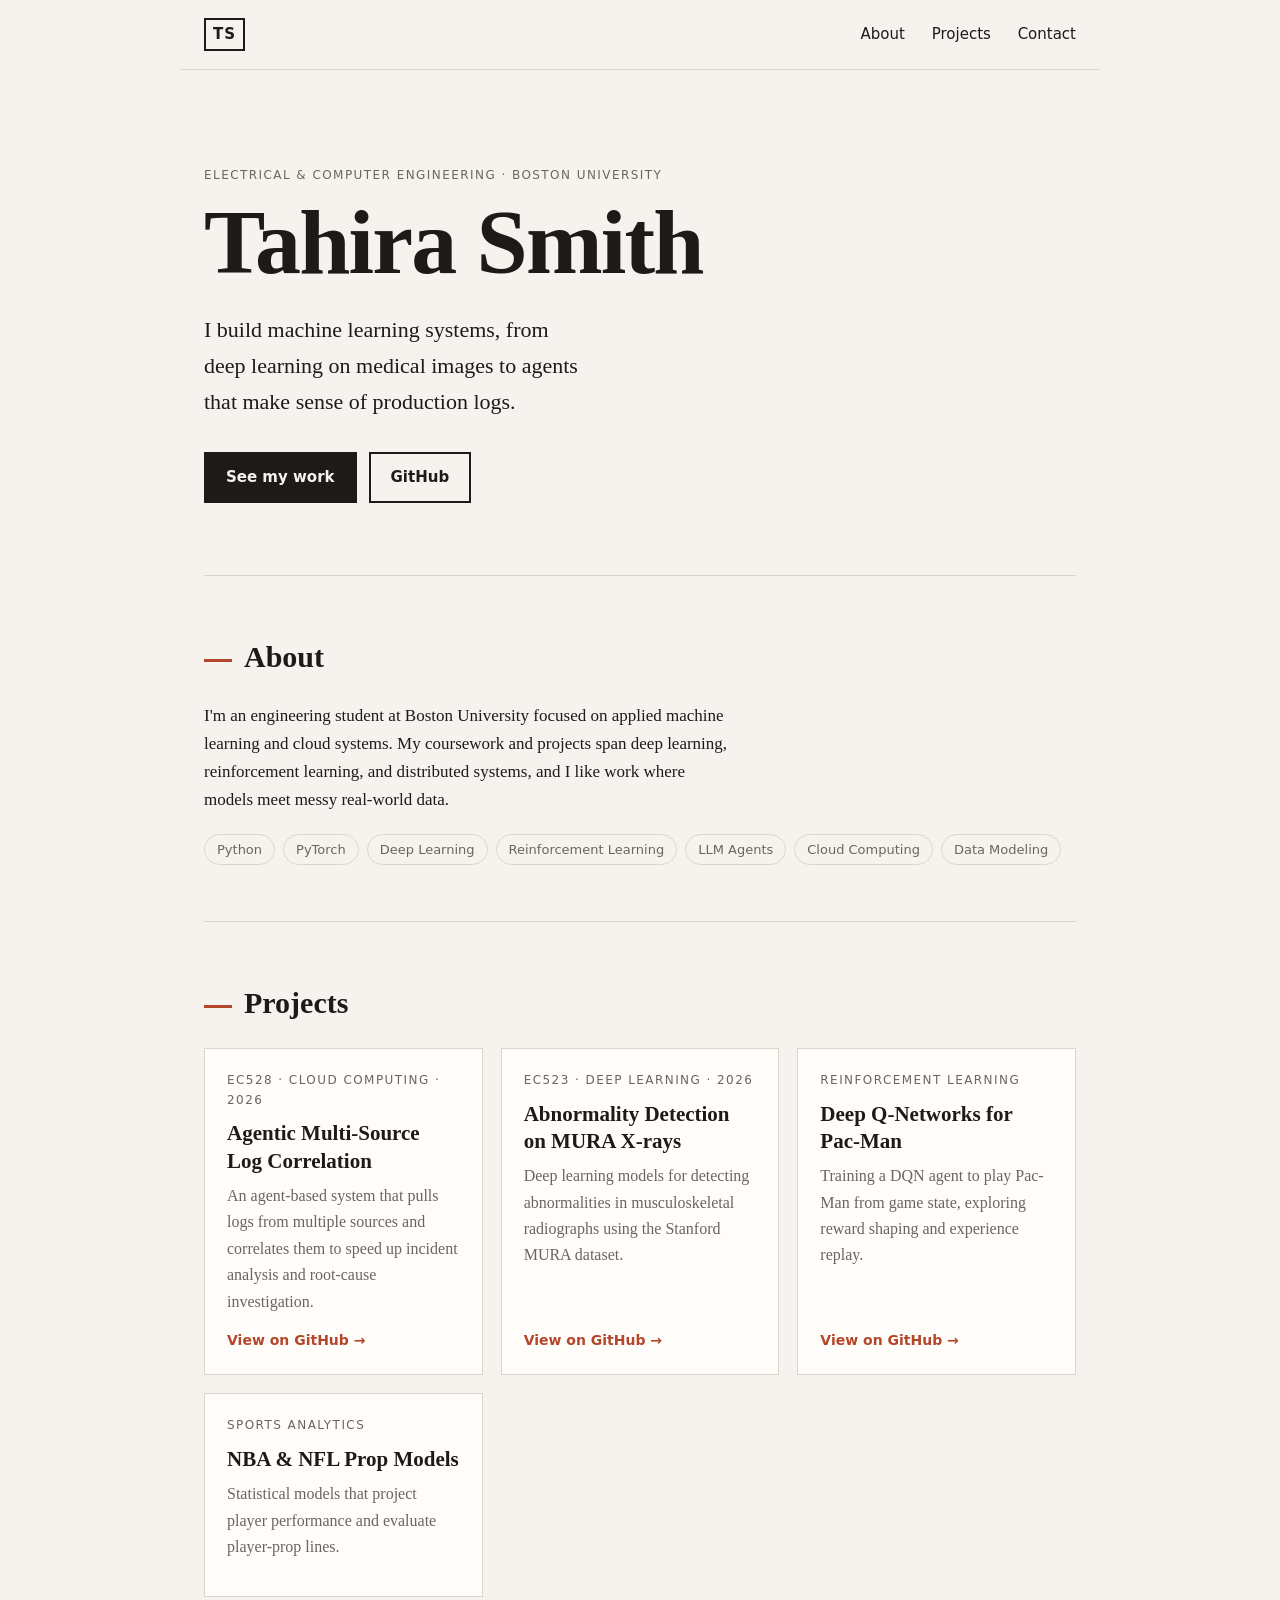
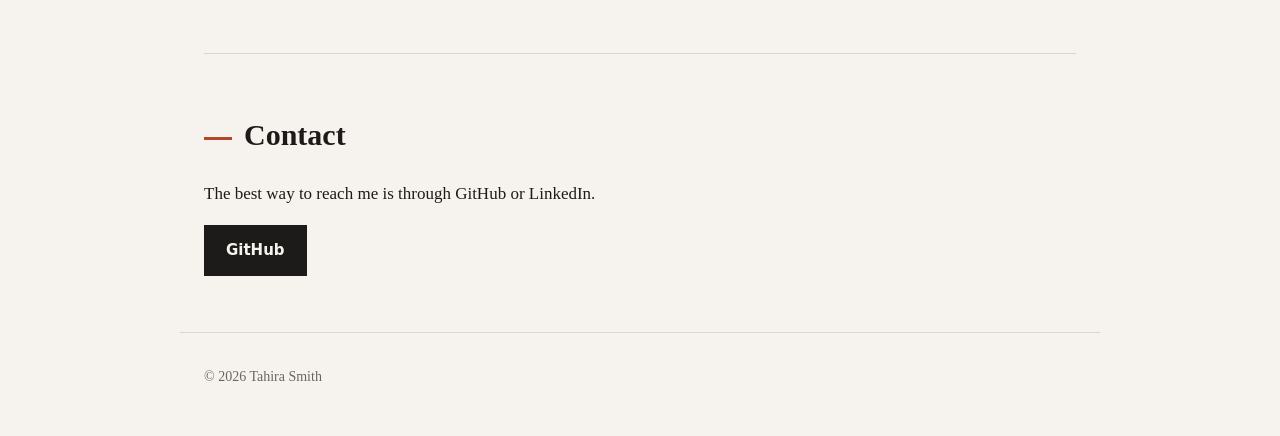
==== index.html @ d81d7136 "Build personal website with SEO setup Co-Authored-By: Claude Opus 5.5 <noreply@anthropic.com> Claude" ====
<!DOCTYPE html>
<html lang="en">
<head>
  <meta charset="utf-8">
  <meta name="viewport" content="width=device-width, initial-scale=1">

  <!-- SEO: what Google shows in search results -->
  <title>Tahira Smith | Electrical &amp; Computer Engineering, Boston University</title>
  <meta name="description" content="Tahira Smith is an Electrical and Computer Engineering student at Boston University working on machine learning, deep learning and cloud systems. Projects, experience and contact.">
  <meta name="author" content="Tahira Smith">
  <link rel="canonical" href="https://tahirasmith.github.io/">
  <meta name="robots" content="index, follow">

  <!-- Google Search Console: paste your verification tag here (see README) -->
  <!-- <meta name="google-site-verification" content="PASTE_CODE_HERE"> -->

  <!-- Link previews (iMessage, LinkedIn, Slack, etc.) -->
  <meta property="og:type" content="profile">
  <meta property="og:title" content="Tahira Smith">
  <meta property="og:description" content="Electrical & Computer Engineering at Boston University. Machine learning, deep learning and cloud systems.">
  <meta property="og:url" content="https://tahirasmith.github.io/">
  <meta name="twitter:card" content="summary">

  <link rel="icon" href="favicon.svg" type="image/svg+xml">
  <link rel="stylesheet" href="style.css">

  <!-- Structured data: helps Google connect this site to your name -->
  <script type="application/ld+json">
  {
    "@context": "https://schema.org",
    "@type": "Person",
    "name": "Tahira Smith",
    "url": "https://tahirasmith.github.io/",
    "jobTitle": "Electrical and Computer Engineering Student",
    "alumniOf": { "@type": "CollegeOrUniversity", "name": "Boston University" },
    "knowsAbout": ["Machine Learning", "Deep Learning", "Reinforcement Learning", "Cloud Computing", "LLM Agents"],
    "sameAs": ["https://github.com/tahirasmith"]
  }
  </script>
</head>
<body>
  <header class="nav">
    <a class="mark" href="#top">TS</a>
    <nav>
      <a href="#about">About</a>
      <a href="#projects">Projects</a>
      <a href="#contact">Contact</a>
    </nav>
  </header>

  <main id="top">
    <section class="hero">
      <p class="eyebrow">Electrical &amp; Computer Engineering · Boston University</p>
      <h1>Tahira Smith</h1>
      <p class="lede">I build machine learning systems, from deep learning on medical images to agents that make sense of production logs.</p>
      <div class="cta">
        <a class="btn" href="#projects">See my work</a>
        <a class="btn ghost" href="https://github.com/tahirasmith" rel="me">GitHub</a>
      </div>
    </section>

    <section id="about" class="block">
      <h2>About</h2>
      <!-- EDIT ME: replace with a few sentences in your own voice -->
      <p>I'm an engineering student at Boston University focused on applied machine learning and cloud systems. My coursework and projects span deep learning, reinforcement learning, and distributed systems, and I like work where models meet messy real-world data.</p>
      <ul class="tags">
        <li>Python</li><li>PyTorch</li><li>Deep Learning</li><li>Reinforcement Learning</li><li>LLM Agents</li><li>Cloud Computing</li><li>Data Modeling</li>
      </ul>
    </section>

    <section id="projects" class="block">
      <h2>Projects</h2>
      <div class="grid">
        <article class="card">
          <p class="meta">EC528 · Cloud Computing · 2026</p>
          <h3>Agentic Multi-Source Log Correlation</h3>
          <p>An agent-based system that pulls logs from multiple sources and correlates them to speed up incident analysis and root-cause investigation.</p>
          <a href="https://github.com/BU-EC528-Spring-2026/Agentic-Multi-Source-Log-Correlation-for-Incident-Analysis">View on GitHub →</a>
        </article>
        <article class="card">
          <p class="meta">EC523 · Deep Learning · 2026</p>
          <h3>Abnormality Detection on MURA X-rays</h3>
          <p>Deep learning models for detecting abnormalities in musculoskeletal radiographs using the Stanford MURA dataset.</p>
          <a href="https://github.com/tahirasmith/EC523-Deep-Learning-MURA">View on GitHub →</a>
        </article>
        <article class="card">
          <p class="meta">Reinforcement Learning</p>
          <h3>Deep Q-Networks for Pac-Man</h3>
          <p>Training a DQN agent to play Pac-Man from game state, exploring reward shaping and experience replay.</p>
          <a href="https://github.com/k-abai/Deep-Q-Networks-for-Pac-Man">View on GitHub →</a>
        </article>
        <article class="card">
          <p class="meta">Sports Analytics</p>
          <h3>NBA &amp; NFL Prop Models</h3>
          <p>Statistical models that project player performance and evaluate player-prop lines.</p>
        </article>
      </div>
    </section>

    <section id="contact" class="block">
      <h2>Contact</h2>
      <p>The best way to reach me is through GitHub or LinkedIn.</p>
      <div class="cta">
        <a class="btn" href="https://github.com/tahirasmith" rel="me">GitHub</a>
        <!-- EDIT ME: uncomment and add your links -->
        <!-- <a class="btn ghost" href="https://www.linkedin.com/in/YOUR-HANDLE" rel="me">LinkedIn</a> -->
        <!-- <a class="btn ghost" href="mailto:you@example.com">Email</a> -->
        <!-- <a class="btn ghost" href="resume.pdf">Résumé</a> -->
      </div>
    </section>
  </main>

  <footer>© 2026 Tahira Smith</footer>
</body>
</html>
---- style.css ----
:root {
  --bg: #f6f3ee;
  --ink: #1d1b19;
  --muted: #6b6560;
  --line: #ddd6cc;
  --accent: #b4462b;
  --card: #fffdf9;
  --max: 920px;
}
@media (prefers-color-scheme: dark) {
  :root { --bg: #151413; --ink: #f1ece4; --muted: #a39b91; --line: #2f2c29; --accent: #e3795c; --card: #1d1b19; }
}
* { box-sizing: border-box; }
html { scroll-behavior: smooth; }
body {
  margin: 0; background: var(--bg); color: var(--ink);
  font: 17px/1.65 "Iowan Old Style", "Palatino Linotype", Palatino, Georgia, serif;
}
a { color: var(--accent); text-decoration: none; }
a:hover { text-decoration: underline; }

.nav {
  position: sticky; top: 0; z-index: 2;
  display: flex; justify-content: space-between; align-items: center;
  max-width: var(--max); margin: 0 auto; padding: 18px 24px;
  background: var(--bg); border-bottom: 1px solid var(--line);
  font-family: ui-sans-serif, system-ui, -apple-system, "Segoe UI", sans-serif; font-size: 15px;
}
.nav nav a { color: var(--ink); margin-left: 22px; }
.mark { font-weight: 700; letter-spacing: .06em; color: var(--ink); border: 2px solid var(--ink); padding: 2px 7px; }

main { max-width: var(--max); margin: 0 auto; padding: 0 24px; }
.hero { padding: 96px 0 72px; }
.eyebrow, .meta {
  font-family: ui-sans-serif, system-ui, sans-serif; text-transform: uppercase;
  letter-spacing: .12em; font-size: 12px; color: var(--muted); margin: 0 0 10px;
}
h1 { font-size: clamp(48px, 9vw, 92px); line-height: 1; margin: 0 0 24px; font-weight: 600; letter-spacing: -.02em; }
.lede { font-size: 22px; max-width: 34ch; color: var(--ink); margin: 0 0 32px; }
h2 { font-size: 30px; margin: 0 0 20px; font-weight: 600; }
h2::before { content: ""; display: inline-block; width: 28px; height: 3px; background: var(--accent); vertical-align: middle; margin-right: 12px; }
h3 { font-size: 21px; margin: 0 0 8px; line-height: 1.3; }

.block { padding: 56px 0; border-top: 1px solid var(--line); }
.block p { max-width: 62ch; }

.cta { display: flex; flex-wrap: wrap; gap: 12px; }
.btn {
  font-family: ui-sans-serif, system-ui, sans-serif; font-size: 15px; font-weight: 600;
  padding: 11px 20px; background: var(--ink); color: var(--bg); border: 2px solid var(--ink);
}
.btn:hover { text-decoration: none; background: var(--accent); border-color: var(--accent); color: #fff; }
.btn.ghost { background: transparent; color: var(--ink); }

.tags { list-style: none; padding: 0; margin: 20px 0 0; display: flex; flex-wrap: wrap; gap: 8px; }
.tags li {
  font-family: ui-sans-serif, system-ui, sans-serif; font-size: 13px;
  border: 1px solid var(--line); padding: 4px 12px; border-radius: 999px; color: var(--muted);
}

.grid { display: grid; grid-template-columns: repeat(auto-fit, minmax(260px, 1fr)); gap: 18px; }
.card { background: var(--card); border: 1px solid var(--line); padding: 22px; display: flex; flex-direction: column; }
.card p:not(.meta) { color: var(--muted); font-size: 16px; flex: 1; margin: 0 0 14px; }
.card a { font-family: ui-sans-serif, system-ui, sans-serif; font-size: 14px; font-weight: 600; }

footer { max-width: var(--max); margin: 0 auto; padding: 32px 24px 48px; color: var(--muted); font-size: 14px; border-top: 1px solid var(--line); }

@media (max-width: 560px) {
  .nav nav a { margin-left: 14px; }
  .hero { padding: 64px 0 48px; }
  .lede { font-size: 19px; }
}
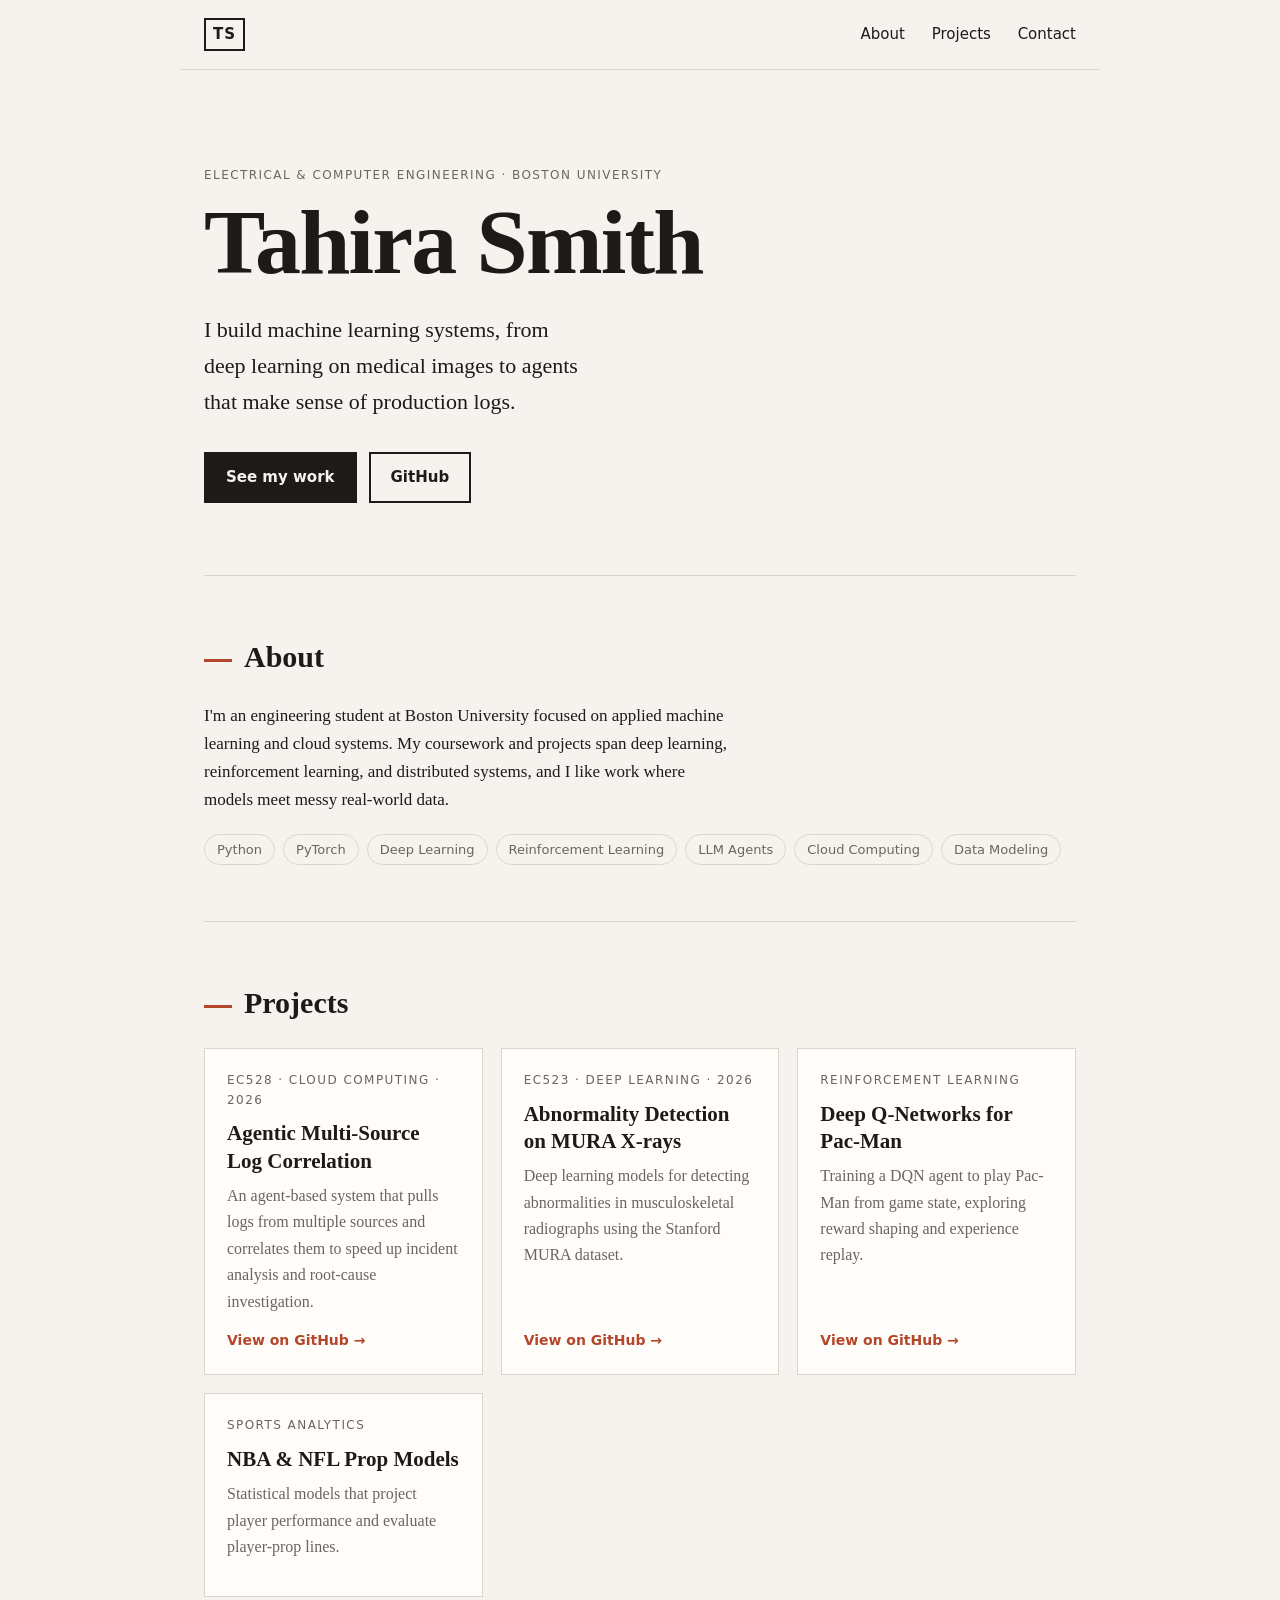
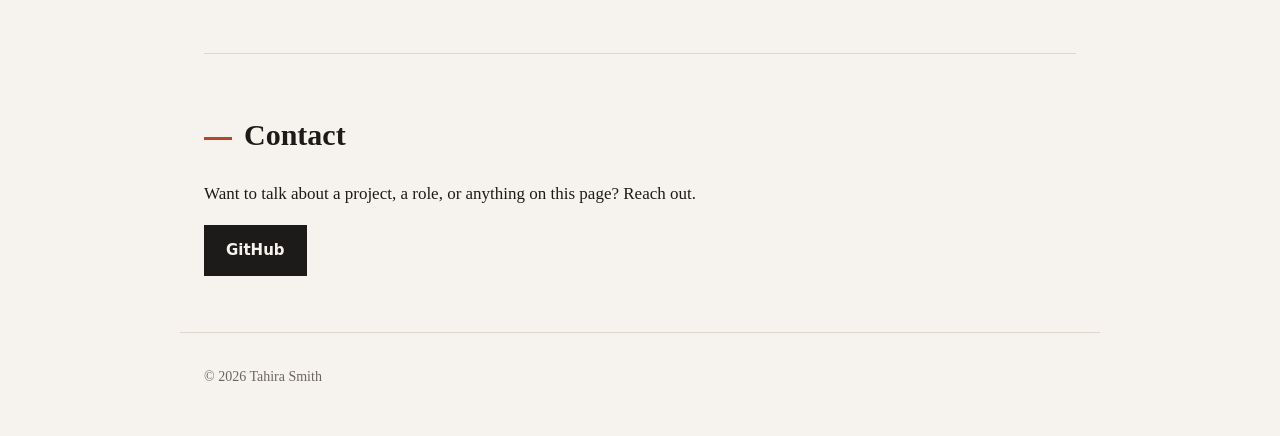
==== commit 9ef20d2f: "Tweak contact copy Co-Authored-By: Claude Opus 5.5 <noreply@anthropic.com> Claude-Session: https://c" ====
--- a/index.html
+++ b/index.html
@@ -99,7 +99,7 @@
 
     <section id="contact" class="block">
       <h2>Contact</h2>
-      <p>The best way to reach me is through GitHub or LinkedIn.</p>
+      <p>Want to talk about a project, a role, or anything on this page? Reach out.</p>
       <div class="cta">
         <a class="btn" href="https://github.com/tahirasmith" rel="me">GitHub</a>
         <!-- EDIT ME: uncomment and add your links -->
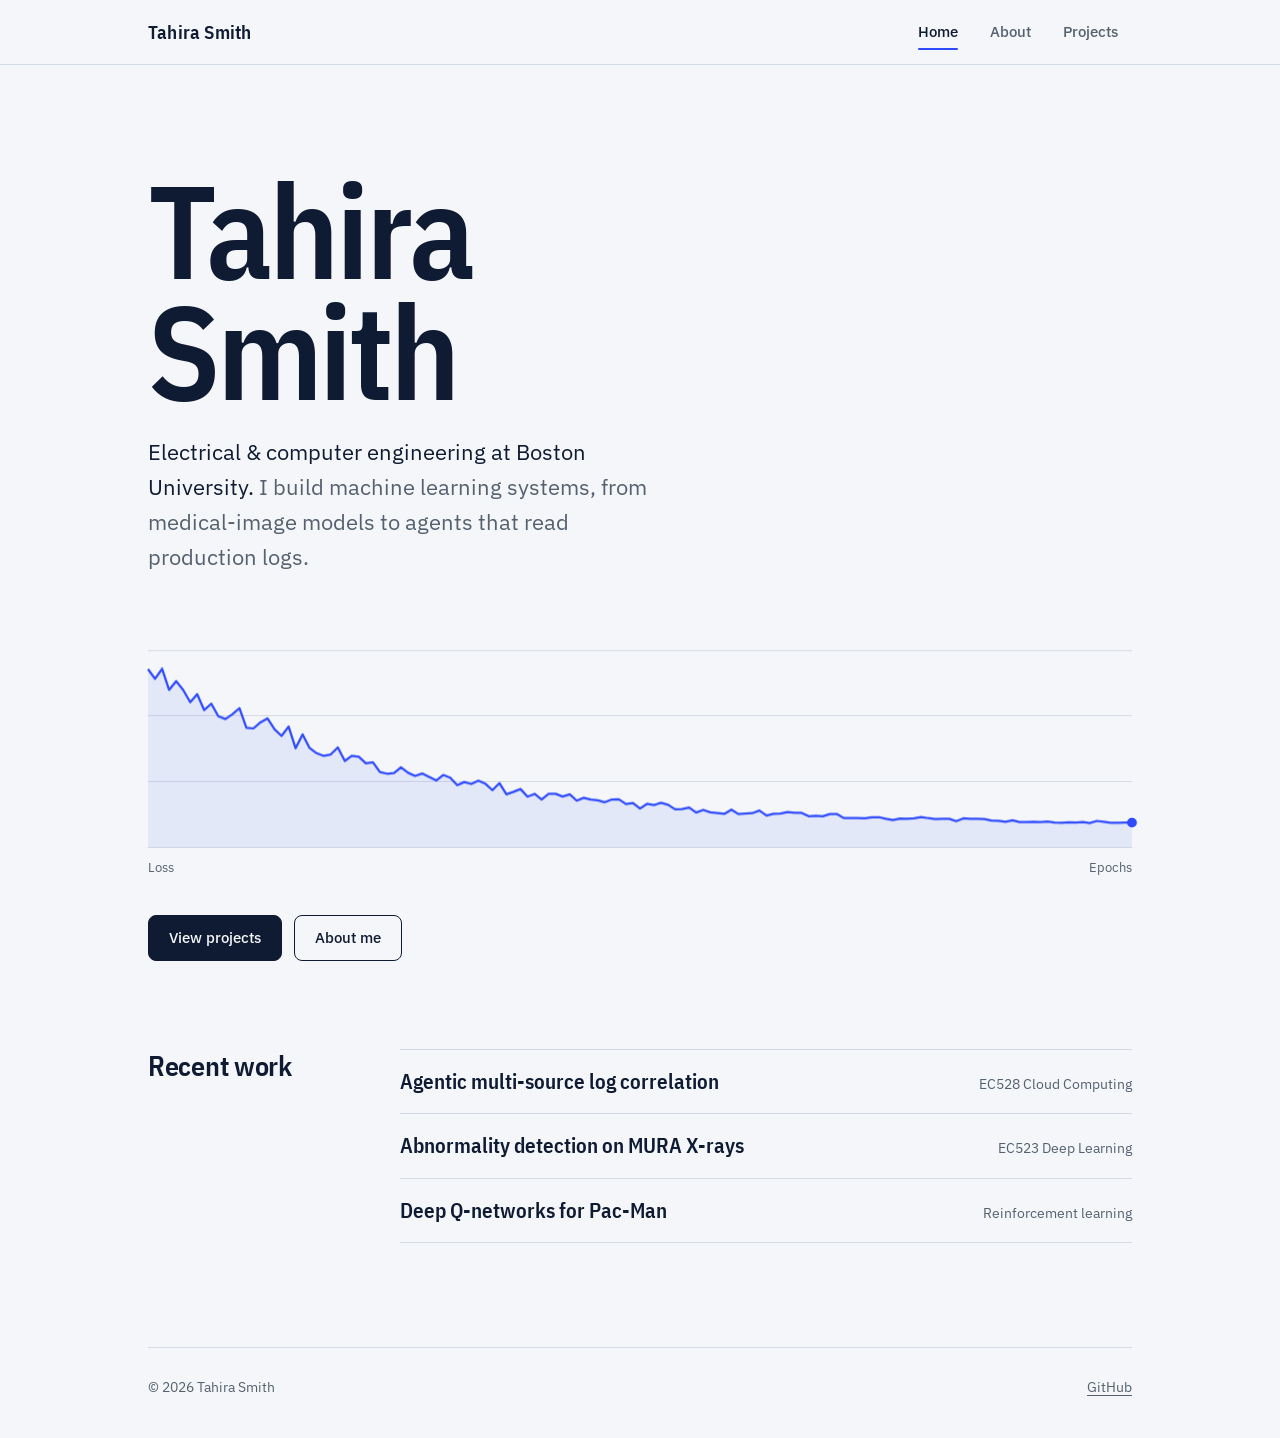
==== commit e7640c97: "Redesign: separate Home, About and Projects tabs with subtle motion Co-Authored-By: Claude Opus 5.5 " ====
--- a/index.html
+++ b/index.html
@@ -3,28 +3,26 @@
 <head>
   <meta charset="utf-8">
   <meta name="viewport" content="width=device-width, initial-scale=1">
-
-  <!-- SEO: what Google shows in search results -->
-  <title>Tahira Smith | Electrical &amp; Computer Engineering, Boston University</title>
-  <meta name="description" content="Tahira Smith is an Electrical and Computer Engineering student at Boston University working on machine learning, deep learning and cloud systems. Projects, experience and contact.">
+  <title>Tahira Smith | Electrical & Computer Engineering, Boston University</title>
+  <meta name="description" content="Tahira Smith is an Electrical and Computer Engineering student at Boston University building machine learning systems: deep learning, reinforcement learning and LLM agents.">
   <meta name="author" content="Tahira Smith">
   <link rel="canonical" href="https://tahirasmith.github.io/">
   <meta name="robots" content="index, follow">
-
   <!-- Google Search Console: paste your verification tag here (see README) -->
   <!-- <meta name="google-site-verification" content="PASTE_CODE_HERE"> -->
-
-  <!-- Link previews (iMessage, LinkedIn, Slack, etc.) -->
-  <meta property="og:type" content="profile">
-  <meta property="og:title" content="Tahira Smith">
-  <meta property="og:description" content="Electrical & Computer Engineering at Boston University. Machine learning, deep learning and cloud systems.">
+  <meta property="og:type" content="website">
+  <meta property="og:site_name" content="Tahira Smith">
+  <meta property="og:title" content="Tahira Smith | Electrical & Computer Engineering, Boston University">
+  <meta property="og:description" content="Tahira Smith is an Electrical and Computer Engineering student at Boston University building machine learning systems: deep learning, reinforcement learning and LLM agents.">
   <meta property="og:url" content="https://tahirasmith.github.io/">
   <meta name="twitter:card" content="summary">
-
-  <link rel="icon" href="favicon.svg" type="image/svg+xml">
-  <link rel="stylesheet" href="style.css">
-
-  <!-- Structured data: helps Google connect this site to your name -->
+  <meta name="theme-color" content="#f4f6f9" media="(prefers-color-scheme: light)">
+  <meta name="theme-color" content="#0b1222" media="(prefers-color-scheme: dark)">
+  <link rel="icon" href="/favicon.svg" type="image/svg+xml">
+  <link rel="preconnect" href="https://fonts.googleapis.com">
+  <link rel="preconnect" href="https://fonts.gstatic.com" crossorigin>
+  <link rel="stylesheet" href="https://fonts.googleapis.com/css2?family=IBM+Plex+Sans+Condensed:wght@500;600&family=IBM+Plex+Sans:wght@400;500;600&display=swap">
+  <link rel="stylesheet" href="/site.css">
   <script type="application/ld+json">
   {
     "@context": "https://schema.org",
@@ -39,77 +37,49 @@
   </script>
 </head>
 <body>
-  <header class="nav">
-    <a class="mark" href="#top">TS</a>
-    <nav>
-      <a href="#about">About</a>
-      <a href="#projects">Projects</a>
-      <a href="#contact">Contact</a>
-    </nav>
+  <a class="skip" href="#content">Skip to content</a>
+  <header class="bar">
+    <div class="bar-inner">
+      <a class="wordmark" href="/">Tahira Smith</a>
+      <nav class="tabs" aria-label="Main">
+        <a href="/" aria-current="page">Home<span class="tab-indicator" aria-hidden="true"></span></a>
+        <a href="/about.html">About</a>
+        <a href="/projects.html">Projects</a>
+      </nav>
+    </div>
   </header>
-
-  <main id="top">
+  <main id="content">
     <section class="hero">
-      <p class="eyebrow">Electrical &amp; Computer Engineering · Boston University</p>
-      <h1>Tahira Smith</h1>
-      <p class="lede">I build machine learning systems, from deep learning on medical images to agents that make sense of production logs.</p>
-      <div class="cta">
-        <a class="btn" href="#projects">See my work</a>
-        <a class="btn ghost" href="https://github.com/tahirasmith" rel="me">GitHub</a>
+      <h1>Tahira<br>Smith</h1>
+      <p class="role">Electrical &amp; computer engineering at Boston University. <span>I build machine learning systems, from medical-image models to agents that read production logs.</span></p>
+      <figure class="curve" aria-hidden="true">
+        <svg viewBox="0 0 1000 220" role="presentation">
+          <g class="grid"><line x1="0" y1="20" x2="1000" y2="20"/><line x1="0" y1="86" x2="1000" y2="86"/><line x1="0" y1="153" x2="1000" y2="153"/></g>
+          <path class="area" d="M0.0 38.8 L7.1 48.6 L14.3 38.5 L21.4 59.8 L28.6 50.9 L35.7 59.9 L42.9 72.3 L50.0 64.2 L57.1 80.4 L64.3 73.8 L71.4 86.6 L78.6 89.5 L85.7 84.6 L92.9 78.4 L100.0 98.3 L107.1 99.0 L114.3 92.8 L121.4 88.8 L128.6 99.9 L135.7 106.6 L142.9 97.1 L150.0 119.1 L157.1 105.1 L164.3 119.0 L171.4 124.2 L178.6 126.9 L185.7 125.5 L192.9 118.3 L200.0 132.0 L207.1 126.9 L214.3 127.9 L221.4 134.5 L228.6 133.4 L235.7 143.3 L242.9 145.0 L250.0 144.3 L257.1 138.5 L264.3 144.1 L271.4 147.3 L278.6 144.8 L285.7 148.3 L292.9 151.9 L300.0 146.3 L307.1 149.1 L314.3 156.6 L321.4 153.5 L328.6 155.4 L335.7 152.1 L342.9 155.2 L350.0 161.8 L357.1 154.6 L364.3 165.9 L371.4 163.4 L378.6 160.6 L385.7 168.3 L392.9 165.5 L400.0 171.3 L407.1 165.5 L414.3 165.4 L421.4 168.2 L428.6 166.0 L435.7 172.4 L442.9 169.5 L450.0 171.2 L457.1 172.1 L464.3 174.0 L471.4 171.2 L478.6 171.0 L485.7 175.8 L492.9 174.8 L500.0 180.4 L507.1 175.7 L514.3 176.8 L521.4 174.6 L528.6 176.6 L535.7 181.2 L542.9 180.9 L550.0 179.4 L557.1 184.5 L564.3 181.8 L571.4 184.3 L578.6 185.0 L585.7 185.8 L592.9 181.5 L600.0 186.0 L607.1 185.6 L614.3 185.1 L621.4 182.5 L628.6 187.6 L635.7 185.8 L642.9 185.5 L650.0 184.0 L657.1 184.7 L664.3 184.8 L671.4 188.2 L678.6 187.8 L685.7 188.3 L692.9 186.0 L700.0 185.9 L707.1 190.1 L714.3 190.2 L721.4 190.2 L728.6 190.4 L735.7 189.4 L742.9 189.2 L750.0 190.8 L757.1 192.1 L764.3 190.5 L771.4 190.9 L778.6 190.3 L785.7 189.0 L792.9 190.2 L800.0 191.1 L807.1 190.9 L814.3 190.8 L821.4 193.2 L828.6 190.4 L835.7 190.9 L842.9 190.8 L850.0 191.2 L857.1 192.7 L864.3 192.8 L871.4 193.8 L878.6 192.3 L885.7 194.2 L892.9 194.2 L900.0 193.9 L907.1 194.2 L914.3 193.7 L921.4 194.6 L928.6 194.9 L935.7 194.5 L942.9 194.7 L950.0 194.1 L957.1 195.1 L964.3 193.0 L971.4 193.8 L978.6 195.0 L985.7 194.8 L992.9 194.6 L1000.0 194.7 L1000.0 220 L0 220 Z"/>
+          <path class="trace" pathLength="1" d="M0.0 38.8 L7.1 48.6 L14.3 38.5 L21.4 59.8 L28.6 50.9 L35.7 59.9 L42.9 72.3 L50.0 64.2 L57.1 80.4 L64.3 73.8 L71.4 86.6 L78.6 89.5 L85.7 84.6 L92.9 78.4 L100.0 98.3 L107.1 99.0 L114.3 92.8 L121.4 88.8 L128.6 99.9 L135.7 106.6 L142.9 97.1 L150.0 119.1 L157.1 105.1 L164.3 119.0 L171.4 124.2 L178.6 126.9 L185.7 125.5 L192.9 118.3 L200.0 132.0 L207.1 126.9 L214.3 127.9 L221.4 134.5 L228.6 133.4 L235.7 143.3 L242.9 145.0 L250.0 144.3 L257.1 138.5 L264.3 144.1 L271.4 147.3 L278.6 144.8 L285.7 148.3 L292.9 151.9 L300.0 146.3 L307.1 149.1 L314.3 156.6 L321.4 153.5 L328.6 155.4 L335.7 152.1 L342.9 155.2 L350.0 161.8 L357.1 154.6 L364.3 165.9 L371.4 163.4 L378.6 160.6 L385.7 168.3 L392.9 165.5 L400.0 171.3 L407.1 165.5 L414.3 165.4 L421.4 168.2 L428.6 166.0 L435.7 172.4 L442.9 169.5 L450.0 171.2 L457.1 172.1 L464.3 174.0 L471.4 171.2 L478.6 171.0 L485.7 175.8 L492.9 174.8 L500.0 180.4 L507.1 175.7 L514.3 176.8 L521.4 174.6 L528.6 176.6 L535.7 181.2 L542.9 180.9 L550.0 179.4 L557.1 184.5 L564.3 181.8 L571.4 184.3 L578.6 185.0 L585.7 185.8 L592.9 181.5 L600.0 186.0 L607.1 185.6 L614.3 185.1 L621.4 182.5 L628.6 187.6 L635.7 185.8 L642.9 185.5 L650.0 184.0 L657.1 184.7 L664.3 184.8 L671.4 188.2 L678.6 187.8 L685.7 188.3 L692.9 186.0 L700.0 185.9 L707.1 190.1 L714.3 190.2 L721.4 190.2 L728.6 190.4 L735.7 189.4 L742.9 189.2 L750.0 190.8 L757.1 192.1 L764.3 190.5 L771.4 190.9 L778.6 190.3 L785.7 189.0 L792.9 190.2 L800.0 191.1 L807.1 190.9 L814.3 190.8 L821.4 193.2 L828.6 190.4 L835.7 190.9 L842.9 190.8 L850.0 191.2 L857.1 192.7 L864.3 192.8 L871.4 193.8 L878.6 192.3 L885.7 194.2 L892.9 194.2 L900.0 193.9 L907.1 194.2 L914.3 193.7 L921.4 194.6 L928.6 194.9 L935.7 194.5 L942.9 194.7 L950.0 194.1 L957.1 195.1 L964.3 193.0 L971.4 193.8 L978.6 195.0 L985.7 194.8 L992.9 194.6 L1000.0 194.7"/>
+          <circle class="halo" cx="1000" cy="194.7" r="5"/>
+          <circle class="head" cx="1000" cy="194.7" r="5"/>
+        </svg>
+        <figcaption><span>Loss</span><span>Epochs</span></figcaption>
+      </figure>
+      <div class="actions">
+        <a class="button primary" href="/projects.html">View projects</a>
+        <a class="button" href="/about.html">About me</a>
       </div>
     </section>
 
-    <section id="about" class="block">
-      <h2>About</h2>
-      <!-- EDIT ME: replace with a few sentences in your own voice -->
-      <p>I'm an engineering student at Boston University focused on applied machine learning and cloud systems. My coursework and projects span deep learning, reinforcement learning, and distributed systems, and I like work where models meet messy real-world data.</p>
-      <ul class="tags">
-        <li>Python</li><li>PyTorch</li><li>Deep Learning</li><li>Reinforcement Learning</li><li>LLM Agents</li><li>Cloud Computing</li><li>Data Modeling</li>
+    <section class="recent" aria-labelledby="recent-h">
+      <h2 id="recent-h">Recent work</h2>
+      <ul>
+        <li><a href="/projects.html"><span>Agentic multi-source log correlation</span><span>EC528 Cloud Computing</span></a></li>
+        <li><a href="/projects.html"><span>Abnormality detection on MURA X-rays</span><span>EC523 Deep Learning</span></a></li>
+        <li><a href="/projects.html"><span>Deep Q-networks for Pac-Man</span><span>Reinforcement learning</span></a></li>
       </ul>
     </section>
-
-    <section id="projects" class="block">
-      <h2>Projects</h2>
-      <div class="grid">
-        <article class="card">
-          <p class="meta">EC528 · Cloud Computing · 2026</p>
-          <h3>Agentic Multi-Source Log Correlation</h3>
-          <p>An agent-based system that pulls logs from multiple sources and correlates them to speed up incident analysis and root-cause investigation.</p>
-          <a href="https://github.com/BU-EC528-Spring-2026/Agentic-Multi-Source-Log-Correlation-for-Incident-Analysis">View on GitHub →</a>
-        </article>
-        <article class="card">
-          <p class="meta">EC523 · Deep Learning · 2026</p>
-          <h3>Abnormality Detection on MURA X-rays</h3>
-          <p>Deep learning models for detecting abnormalities in musculoskeletal radiographs using the Stanford MURA dataset.</p>
-          <a href="https://github.com/tahirasmith/EC523-Deep-Learning-MURA">View on GitHub →</a>
-        </article>
-        <article class="card">
-          <p class="meta">Reinforcement Learning</p>
-          <h3>Deep Q-Networks for Pac-Man</h3>
-          <p>Training a DQN agent to play Pac-Man from game state, exploring reward shaping and experience replay.</p>
-          <a href="https://github.com/k-abai/Deep-Q-Networks-for-Pac-Man">View on GitHub →</a>
-        </article>
-        <article class="card">
-          <p class="meta">Sports Analytics</p>
-          <h3>NBA &amp; NFL Prop Models</h3>
-          <p>Statistical models that project player performance and evaluate player-prop lines.</p>
-        </article>
-      </div>
-    </section>
-
-    <section id="contact" class="block">
-      <h2>Contact</h2>
-      <p>Want to talk about a project, a role, or anything on this page? Reach out.</p>
-      <div class="cta">
-        <a class="btn" href="https://github.com/tahirasmith" rel="me">GitHub</a>
-        <!-- EDIT ME: uncomment and add your links -->
-        <!-- <a class="btn ghost" href="https://www.linkedin.com/in/YOUR-HANDLE" rel="me">LinkedIn</a> -->
-        <!-- <a class="btn ghost" href="mailto:you@example.com">Email</a> -->
-        <!-- <a class="btn ghost" href="resume.pdf">Résumé</a> -->
-      </div>
-    </section>
   </main>
-
-  <footer>© 2026 Tahira Smith</footer>
+  <footer>
+    <span>© 2026 Tahira Smith</span>
+    <a href="https://github.com/tahirasmith" rel="me">GitHub</a>
+  </footer>
 </body>
 </html>
--- a/site.css
+++ b/site.css
@@ -0,0 +1,214 @@
+/* Tahira Smith — personal site
+   Palette: cool monochrome + cobalt signal (from ui-ux-pro-max "Portfolio/Personal")
+   Type: IBM Plex Sans Condensed (display) + IBM Plex Sans (text) */
+
+:root {
+  --bg: #f4f6f9;
+  --surface: #ffffff;
+  --ink: #0f1b33;
+  --muted: #556070;
+  --line: #d5dbe4;
+  --signal: #2f4bff;
+  --signal-soft: rgba(47, 75, 255, 0.08);
+
+  --display: "IBM Plex Sans Condensed", "Arial Narrow", sans-serif;
+  --text: "IBM Plex Sans", ui-sans-serif, system-ui, sans-serif;
+
+  --max: 1080px;
+  --gutter: clamp(20px, 5vw, 48px);
+  --ease-out: cubic-bezier(.2, .7, .2, 1);
+  color-scheme: light dark;
+}
+@media (prefers-color-scheme: dark) {
+  :root {
+    --bg: #0b1222;
+    --surface: #111a2e;
+    --ink: #e6ebf5;
+    --muted: #95a0b4;
+    --line: #233049;
+    --signal: #8496ff;
+    --signal-soft: rgba(132, 150, 255, 0.1);
+  }
+}
+
+* { box-sizing: border-box; }
+html { -webkit-text-size-adjust: 100%; }
+body {
+  margin: 0;
+  background: var(--bg);
+  color: var(--ink);
+  font: 400 17px/1.6 var(--text);
+  -webkit-font-smoothing: antialiased;
+}
+a { color: inherit; }
+:focus-visible { outline: 2px solid var(--signal); outline-offset: 3px; border-radius: 2px; }
+.skip { position: absolute; left: -9999px; }
+.skip:focus { left: 16px; top: 12px; background: var(--surface); padding: 8px 12px; z-index: 10; }
+
+/* ---------- Top bar + tabs ---------- */
+.bar {
+  view-transition-name: bar;
+  position: sticky; top: 0; z-index: 5;
+  background: color-mix(in srgb, var(--bg) 88%, transparent);
+  backdrop-filter: blur(10px);
+  -webkit-backdrop-filter: blur(10px);
+  border-bottom: 1px solid var(--line);
+}
+.bar-inner {
+  max-width: var(--max); margin: 0 auto; padding: 0 var(--gutter);
+  height: 64px; display: flex; align-items: center; justify-content: space-between;
+}
+.wordmark { font: 600 19px/1 var(--display); text-decoration: none; letter-spacing: .01em; }
+.tabs { display: flex; gap: 4px; }
+.tabs a {
+  position: relative;
+  text-decoration: none; font-size: 15px; font-weight: 500; color: var(--muted);
+  padding: 10px 14px; min-height: 44px; display: inline-flex; align-items: center;
+  border-radius: 6px; transition: color .15s, background-color .15s;
+}
+.tabs a:hover { color: var(--ink); background: var(--signal-soft); }
+.tabs a[aria-current="page"] { color: var(--ink); }
+.tab-indicator {
+  view-transition-name: tab-indicator;
+  position: absolute; left: 14px; right: 14px; bottom: 4px; height: 2px;
+  background: var(--signal); border-radius: 2px;
+}
+
+/* ---------- Page shell ---------- */
+main {
+  view-transition-name: page;
+  max-width: var(--max); margin: 0 auto; padding: 0 var(--gutter);
+}
+.page-head { padding: clamp(56px, 10vw, 112px) 0 40px; }
+.page-head h1, .hero h1 {
+  font: 600 clamp(52px, 10.5vw, 132px)/.92 var(--display);
+  letter-spacing: -.025em; margin: 0;
+}
+.page-head p { color: var(--muted); font-size: 19px; max-width: 52ch; margin: 20px 0 0; }
+h2 { font: 600 28px/1.2 var(--display); letter-spacing: -.01em; margin: 0 0 16px; }
+h3 { font: 600 22px/1.25 var(--display); margin: 0; }
+p { max-width: 66ch; }
+
+.button {
+  display: inline-flex; align-items: center; gap: 8px; min-height: 46px;
+  padding: 0 20px; border-radius: 8px; font-weight: 500; font-size: 15px;
+  text-decoration: none; border: 1.5px solid var(--ink);
+  transition: background-color .15s, color .15s, border-color .15s;
+}
+.button.primary { background: var(--ink); color: var(--bg); }
+.button.primary:hover { background: var(--signal); border-color: var(--signal); color: #fff; }
+.button:not(.primary):hover { border-color: var(--signal); color: var(--signal); }
+.actions { display: flex; flex-wrap: wrap; gap: 12px; }
+
+/* ---------- Home hero: the loss curve ---------- */
+.hero { padding: clamp(56px, 9vw, 104px) 0 0; }
+.hero .role { font-size: clamp(18px, 2.2vw, 22px); margin: 22px 0 0; max-width: 40ch; }
+.hero .role span { color: var(--muted); }
+
+.curve { margin: clamp(32px, 6vw, 56px) 0 0; position: relative; }
+.curve svg { display: block; width: 100%; height: auto; overflow: visible; }
+.curve .grid line { stroke: var(--line); stroke-width: 1; vector-effect: non-scaling-stroke; }
+.curve .trace {
+  fill: none; stroke: var(--signal); stroke-width: 2.25; stroke-linejoin: round;
+  vector-effect: non-scaling-stroke;
+  stroke-dasharray: 1; stroke-dashoffset: 1;
+  animation: draw 2.4s var(--ease-out) .25s forwards;
+}
+.curve .area { fill: var(--signal-soft); opacity: 0; animation: fade .8s ease 2.1s forwards; }
+.curve .head { fill: var(--signal); opacity: 0; animation: fade .3s ease 2.5s forwards; }
+.curve .halo { fill: var(--signal); opacity: 0; transform-box: fill-box; transform-origin: center; animation: pulse 2.4s ease-out 2.7s 3; }
+.curve figcaption {
+  display: flex; justify-content: space-between; gap: 16px;
+  font-size: 13px; color: var(--muted); padding-top: 10px; border-top: 1px solid var(--line);
+}
+@keyframes draw { to { stroke-dashoffset: 0; } }
+@keyframes fade { to { opacity: 1; } }
+@keyframes pulse { 0% { opacity: .35; transform: scale(1); } 100% { opacity: 0; transform: scale(5); } }
+
+.hero .actions { margin: 36px 0 0; }
+
+/* ---------- Home: recent work strip ---------- */
+.recent { padding: 88px 0 24px; display: grid; grid-template-columns: 220px 1fr; gap: 32px; }
+.recent ul { list-style: none; margin: 0; padding: 0; border-top: 1px solid var(--line); }
+.recent li { border-bottom: 1px solid var(--line); }
+.recent a {
+  display: flex; justify-content: space-between; align-items: baseline; gap: 16px;
+  padding: 18px 0; text-decoration: none;
+}
+.recent a span:first-child { font: 600 21px/1.3 var(--display); transition: color .15s; }
+.recent a span:last-child { color: var(--muted); font-size: 14px; white-space: nowrap; }
+.recent a:hover span:first-child { color: var(--signal); }
+
+/* ---------- About ---------- */
+.about { display: grid; grid-template-columns: minmax(0, 1.5fr) minmax(0, 1fr); gap: clamp(32px, 6vw, 80px); padding-bottom: 32px; }
+.about .bio p { font-size: 19px; margin: 0 0 18px; }
+.facts { border-top: 1px solid var(--line); }
+.fact { padding: 18px 0; border-bottom: 1px solid var(--line); }
+.fact h2 { font-size: 15px; font-family: var(--text); font-weight: 600; color: var(--muted); letter-spacing: 0; margin: 0 0 8px; }
+.fact ul { list-style: none; margin: 0; padding: 0; display: flex; flex-wrap: wrap; gap: 6px 8px; }
+.fact ul:not(.chips) { flex-direction: column; gap: 2px; }
+.fact li { font-size: 15px; }
+.chips li { border: 1px solid var(--line); background: var(--surface); padding: 3px 10px; border-radius: 999px; font-size: 14px; }
+.contact { padding: 56px 0 24px; border-top: 1px solid var(--line); margin-top: 40px; }
+.contact p { color: var(--muted); margin: 0 0 20px; }
+
+/* ---------- Projects ---------- */
+.projects { list-style: none; margin: 0; padding: 0; border-top: 1px solid var(--ink); }
+.project {
+  position: relative;
+  display: grid; grid-template-columns: 170px minmax(0, 1fr) auto; gap: 8px 32px;
+  padding: 30px 16px 30px 20px; border-bottom: 1px solid var(--line);
+  transition: background-color .2s;
+}
+.project::before {
+  content: ""; position: absolute; left: 0; top: 0; bottom: 0; width: 3px; background: var(--signal);
+  transform: scaleY(0); transform-origin: top; transition: transform .25s var(--ease-out);
+}
+.project:hover, .project:focus-within { background: var(--surface); }
+.project:hover::before, .project:focus-within::before { transform: scaleY(1); }
+.project .when { color: var(--muted); font-size: 14px; padding-top: 4px; }
+.project p { color: var(--muted); margin: 8px 0 12px; }
+.project .chips { list-style: none; padding: 0; margin: 0; display: flex; flex-wrap: wrap; gap: 6px; }
+.project .link { align-self: start; padding-top: 2px; font-size: 15px; font-weight: 500; color: var(--signal); text-underline-offset: 4px; white-space: nowrap; }
+.project .private { align-self: start; padding-top: 2px; font-size: 14px; color: var(--muted); }
+
+/* ---------- Footer ---------- */
+footer {
+  width: min(calc(100% - 2 * var(--gutter)), calc(var(--max) - 2 * var(--gutter)));
+  margin: 80px auto 0; padding: 28px 0 40px;
+  display: flex; justify-content: space-between; gap: 16px; flex-wrap: wrap;
+  color: var(--muted); font-size: 14px; border-top: 1px solid var(--line);
+}
+footer a { text-underline-offset: 3px; }
+
+/* ---------- Tab-to-tab transitions (Chrome, Edge, Safari 18+) ---------- */
+@view-transition { navigation: auto; }
+::view-transition-old(page) { animation: page-out .18s ease-in both; }
+::view-transition-new(page) { animation: page-in .32s var(--ease-out) both; }
+::view-transition-group(tab-indicator) { animation-duration: .35s; animation-timing-function: var(--ease-out); }
+@keyframes page-out { to { opacity: 0; transform: translateY(-6px); } }
+@keyframes page-in { from { opacity: 0; transform: translateY(10px); } }
+
+/* ---------- Responsive ---------- */
+@media (max-width: 760px) {
+  .recent, .about { grid-template-columns: 1fr; }
+  .recent { padding-top: 64px; gap: 8px; }
+  .project { grid-template-columns: 1fr; padding: 24px 12px 24px 16px; }
+  .project .when { padding: 0; }
+}
+@media (max-width: 480px) {
+  .wordmark { font-size: 17px; }
+  .tabs a { padding: 10px 9px; font-size: 14px; }
+  .tab-indicator { left: 9px; right: 9px; }
+  .recent a { flex-direction: column; gap: 4px; }
+}
+
+/* ---------- Reduced motion: show final states, no movement ---------- */
+@media (prefers-reduced-motion: reduce) {
+  *, *::before, *::after { animation: none !important; transition: none !important; }
+  .curve .trace { stroke-dashoffset: 0; }
+  .curve .area, .curve .head { opacity: 1; }
+  ::view-transition-group(*), ::view-transition-old(*), ::view-transition-new(*) { animation: none !important; }
+}
+
+.project h2 { font-size: 25px; margin: 0; }
